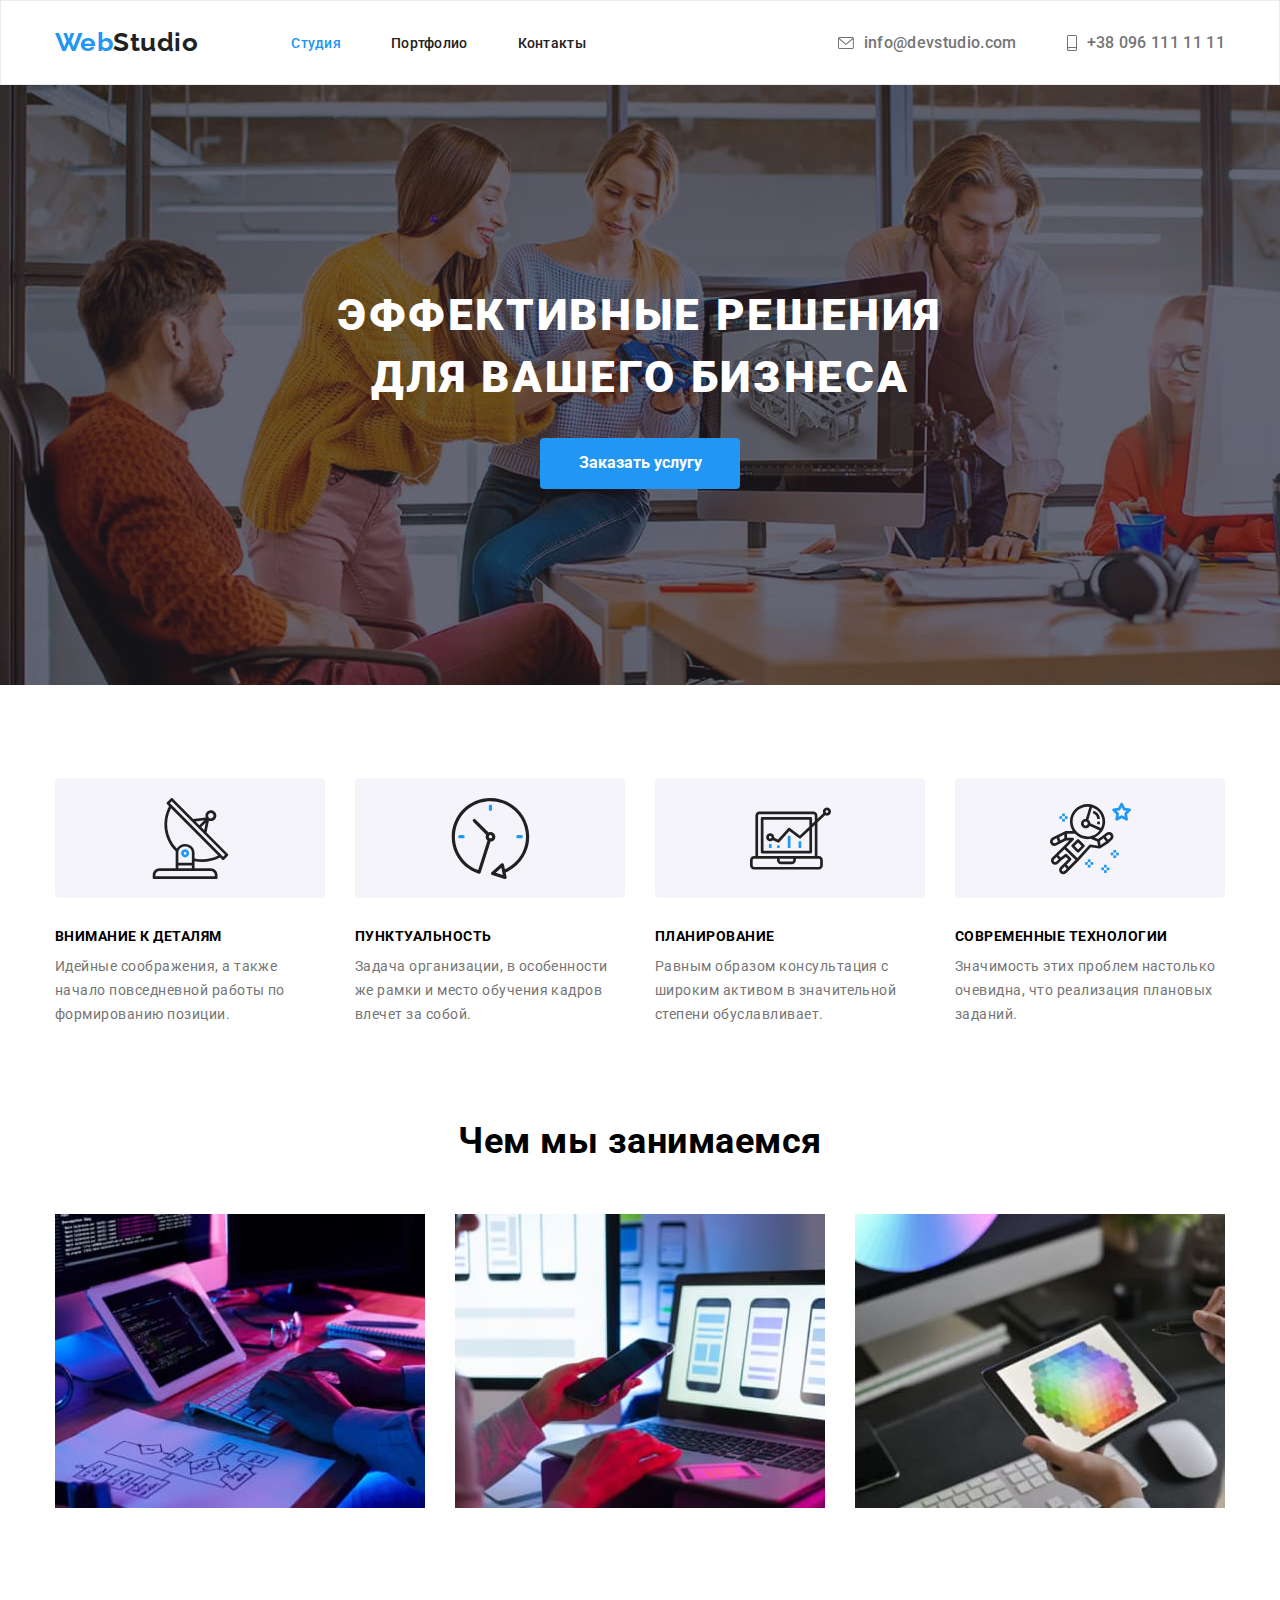
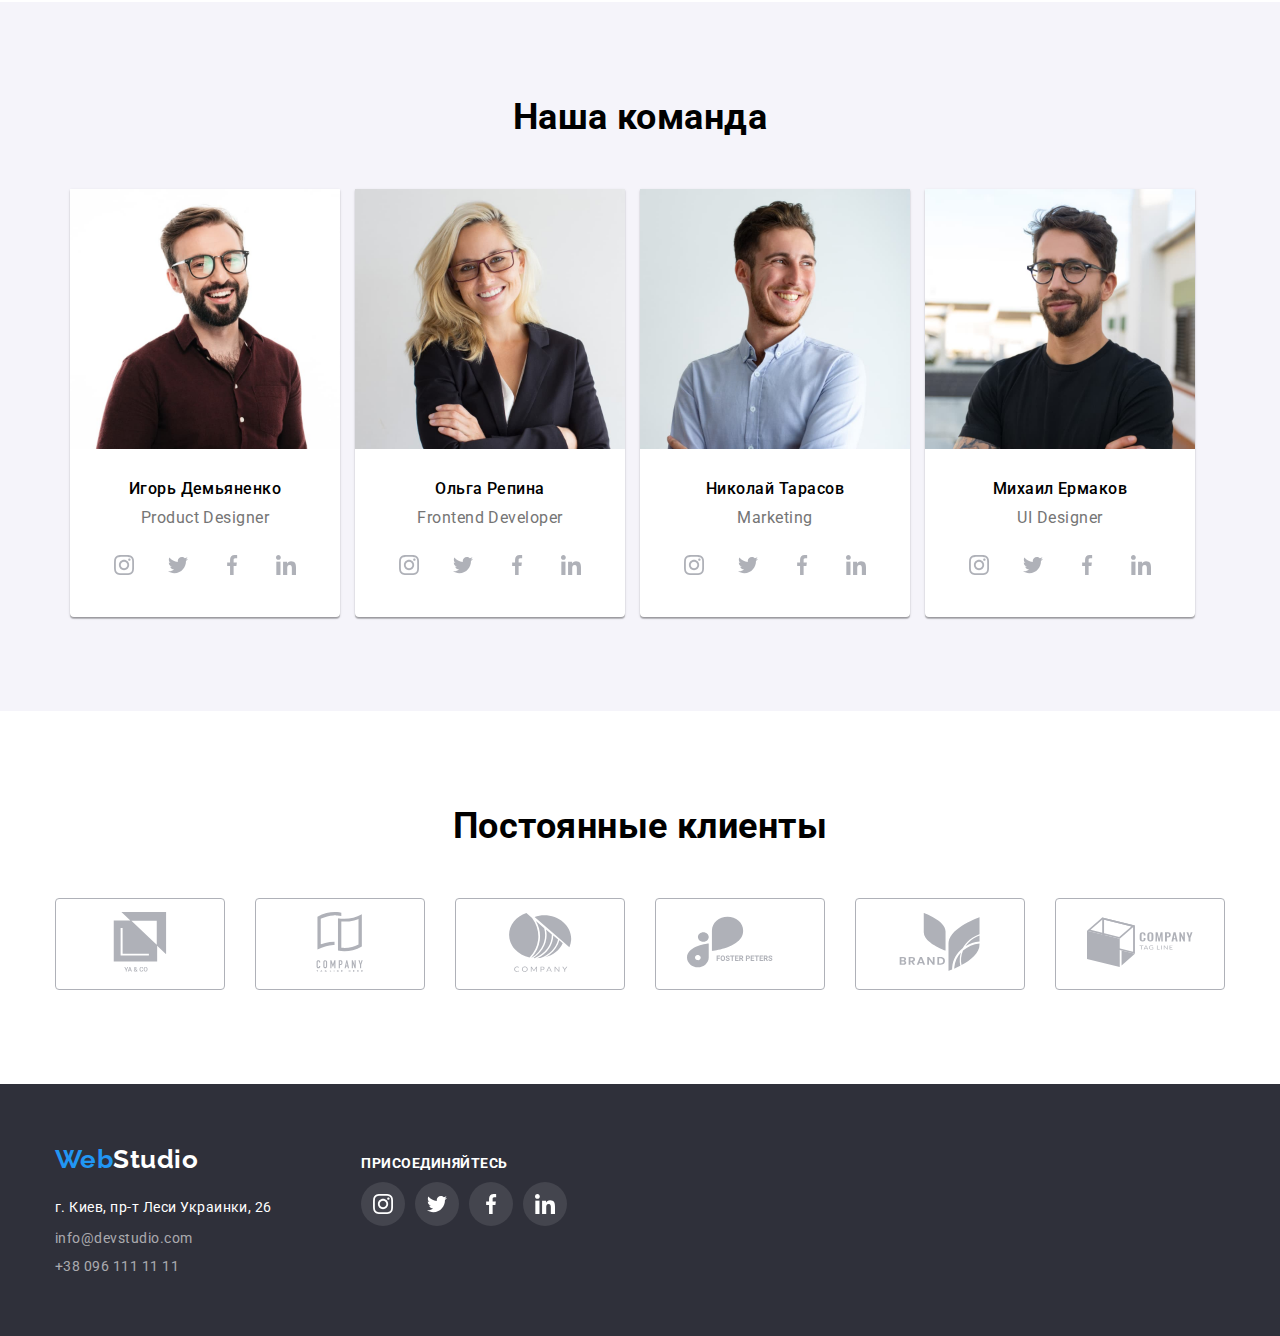
==== index.html @ 0750dcf8 "ДЗ №5" ====
<!DOCTYPE html>
<html lang="ru">

<head>
    <meta charset="UTF-8" />
    <meta http-equiv="X-UA-Compatible" content="IE=edge" />
    <meta name="viewport" content="width=device-width, initial-scale=1.0" />
    <title>Web Studio</title>
    <link rel="preconnect" href="https://fonts.gstatic.com">
    <link
        href="https://fonts.googleapis.com/css2?family=Raleway:wght@700&family=Roboto:wght@400;500;700;900&display=swap"
        rel="stylesheet">
    <link rel="stylesheet"
        href="https://cdnjs.cloudflare.com/ajax/libs/modern-normalize/1.1.0/modern-normalize.min.css">
    <link rel="stylesheet" href="./css/styles.css">
</head>

<body>
    <!-- Шапка сайта-->
    <header>
        <div class="container main-nav">
            <div class="logo">
                <a href="./index.html">
                    <span class="logo-main">Web</span><span class="logo-header">Studio</span>
                </a>
            </div>
            <nav>
                <ul class="site-nav">
                    <li class="item"><a href="./index.html" class="link active">Студия</a></li>
                    <li class="item"><a href="./portfolio.html" class="link">Портфолио</a></li>
                    <li class="item"><a href="#" class="link">Контакты</a></li>
                </ul>
            </nav>
            <ul class="header-address">
                <li class="item">
                    <a href="mailto:info@devstudio.com" class="header-link"><svg width="16px" height="12px"
                            class="header-icon">
                            <use href="./images/sprite.svg#icon-mail"></use>
                        </svg>info@devstudio.com</a>
                </li>
                <li class="item">
                    <a href="tel:+380961111111" class="header-link"><svg width="10px" height="16px" class="header-icon">
                            <use href="./images/sprite.svg#icon-phone"></use>
                        </svg>+38 096 111 11 11</a>
                </li>
            </ul>
        </div>
    </header>

    <main class="main-section">
        <!-- Секция герой -->
        <section class="hero-section hero-container overlay">
            <div class="hero-content container">
                <h1 class="hero-text">Эффективные решения <br> для вашего бизнеса</h1>
                <button type="button" class="hero-button">Заказать услугу</button>
            </div>
        </section>

        <!-- Секция преимущества компании -->
        <section class="advantages-section container">
            <h2 class="visually-hidden">Преимущества компании</h2>
            <ul class="advantages">
                <li class="atention">
                    <h3 class="advantage">Внимание к деталям</h3>
                    <p class="advantage-text">Идейные соображения, а также начало повседневной работы по формированию
                        позиции.</p>
                </li>
                <li class="punctuality">
                    <h3 class="advantage">Пунктуальность</h3>
                    <p class="advantage-text">Задача организации, в особенности же рамки и место обучения кадров влечет
                        за собой.</p>
                </li>
                <li class="planing">
                    <h3 class="advantage">Планирование</h3>
                    <p class="advantage-text">Равным образом консультация с широким активом в значительной степени
                        обуславливает.</p>
                </li>
                <li class="technologies">
                    <h3 class="advantage">Современные технологии</h3>
                    <p class="advantage-text">Значимость этих проблем настолько очевидна, что реализация плановых
                        заданий.</p>
                </li>
            </ul>
        </section>

        <!-- Секция список услуг -->
        <section class="company-services container">
            <h2 class="head">Чем мы занимаемся</h2>
            <ul class="competence">
                <li class="list-item"><img src="./images/box-1-2.jpg" alt="верстка_сайтов" width="370"></li>
                <li class="list-item"><img src="./images/box-2-2.jpg" alt="разработка_мобильных_приложений" width="370">
                </li>
                <li class="list-item"><img src="./images/box-3-2.jpg" alt="процесс_разработки_дизайна" width="370"></li>
            </ul>
        </section>

        <!-- Секция команды -->
        <section class="team-section">
            <div class="container">

                <h2 class="our-team-head">Наша команда</h2>

                <ul class="team-image container">
                    <li class="list-item">
                        <img src="./images/img-1-2.jpg" alt="фото_сотрудника1" width="270">
                        <div class="card">
                            <h3 class="name-colleague">Игорь Демьяненко</h3>
                            <p lang="en" class="specialty">Product Designer</p>
                        </div>
                        <ul class="icon-list">
                            <li>
                                <a href="#" class="social-network"><svg class="icon" width="20px" height="20px">
                                        <use href="./images/sprite.svg#icon-instagram"></use>
                                    </svg> </a>
                            </li>
                            <li>
                                <a href="#" class="social-network"><svg class="icon" width="20px" height="20px">
                                        <use href="./images/sprite.svg#icon-twitter"></use>
                                    </svg> </a>
                            </li>
                            <li>
                                <a href="#" class="social-network"><svg class="icon" width="20px" height="20px">
                                        <use href="./images/sprite.svg#icon-facebook"></use>
                                    </svg> </a>
                            </li>
                            <li>
                                <a href="#" class="social-network"><svg class="icon" width="20px" height="20px">
                                        <use href="./images/sprite.svg#icon-linkedin"></use>
                                    </svg> </a>
                            </li>
                        </ul>
                    </li>

                    <li class="list-item">
                        <img src="./images/img-2-2.jpg" alt="фото_сотрудника2" width="270">
                        <div class="card">
                            <h3 class="name-colleague">Ольга Репина</h3>
                            <p lang="en" class="specialty">Frontend Developer</p>
                        </div>
                        <ul class="icon-list">
                            <li>
                                <a href="#" class="social-network"><svg class="icon" width="20px" height="20px">
                                        <use href="./images/sprite.svg#icon-instagram"></use>
                                    </svg> </a>
                            </li>
                            <li>
                                <a href="#" class="social-network"><svg class="icon" width="20px" height="20px">
                                        <use href="./images/sprite.svg#icon-twitter"></use>
                                    </svg> </a>
                            </li>
                            <li>
                                <a href="#" class="social-network"><svg class="icon" width="20px" height="20px">
                                        <use href="./images/sprite.svg#icon-facebook"></use>
                                    </svg> </a>
                            </li>
                            <li>
                                <a href="#" class="social-network"><svg class="icon" width="20px" height="20px">
                                        <use href="./images/sprite.svg#icon-linkedin"></use>
                                    </svg> </a>
                            </li>
                        </ul>
                    </li>

                    <li class="list-item">
                        <img src="./images/img-3-2.jpg" alt="фото_сотрудника3" width="270">
                        <div class="card">
                            <h3 class="name-colleague">Николай Тарасов</h3>
                            <p lang="en" class="specialty">Marketing</p>
                        </div>
                        <ul class="icon-list">
                            <li>
                                <a href="#" class="social-network"><svg class="icon" width="20px" height="20px">
                                        <use href="./images/sprite.svg#icon-instagram"></use>
                                    </svg> </a>
                            </li>
                            <li>
                                <a href="#" class="social-network"><svg class="icon" width="20px" height="20px">
                                        <use href="./images/sprite.svg#icon-twitter"></use>
                                    </svg> </a>
                            </li>
                            <li>
                                <a href="#" class="social-network"><svg class="icon" width="20px" height="20px">
                                        <use href="./images/sprite.svg#icon-facebook"></use>
                                    </svg> </a>
                            </li>
                            <li>
                                <a href="#" class="social-network"><svg class="icon" width="20px" height="20px">
                                        <use href="./images/sprite.svg#icon-linkedin"></use>
                                    </svg> </a>
                            </li>
                        </ul>
                    </li>

                    <li class="list-item">
                        <img src="./images/img-4-2.jpg" alt="фото_сотрудника4" width="270">
                        <div class="card">
                            <h3 class="name-colleague">Михаил Ермаков</h3>
                            <p lang="en" class="specialty">UI Designer</p>
                        </div>
                        <ul class="icon-list">
                            <li>
                                <a href="#" class="social-network"><svg class="icon" width="20px" height="20px">
                                        <use href="./images/sprite.svg#icon-instagram"></use>
                                    </svg> </a>
                            </li>
                            <li>
                                <a href="#" class="social-network"><svg class="icon" width="20px" height="20px">
                                        <use href="./images/sprite.svg#icon-twitter"></use>
                                    </svg> </a>
                            </li>
                            <li>
                                <a href="#" class="social-network"><svg class="icon" width="20px" height="20px">
                                        <use href="./images/sprite.svg#icon-facebook"></use>
                                    </svg> </a>
                            </li>
                            <li>
                                <a href="#" class="social-network"><svg class="icon" width="20px" height="20px">
                                        <use href="./images/sprite.svg#icon-linkedin"></use>
                                    </svg> </a>
                            </li>
                        </ul>
                    </li>
                </ul>
            </div>
        </section>
        <section class="our-clients-section container">
            <h2 class="head">Постоянные клиенты</h2>
            <ul class="clients-list">
                <li class="client">
                    <a href="#">
                        <svg class="client-icon"><use href="./images/sprite.svg#icon-yago"></use></svg>
                    </a>
                </li>
                <li class="client">
                    <a href="#">
                        <svg class="client-icon"><use href="./images/sprite.svg#icon-tagline"></use></svg>
                    </a>
                </li>
                <li class="client">
                    <a href="#">
                        <svg class="client-icon"><use href="./images/sprite.svg#icon-company"></use></svg>
                    </a>
                </li>
                <li class="client">
                    <a href="#">
                        <svg class="client-icon"><use href="./images/sprite.svg#icon-foster-peters"></use></svg>
                    </a>
                </li>
                <li class="client"> 
                    <a href="#">
                        <svg class="client-icon"><use href="./images/sprite.svg#icon-brand"></use></svg>
                    </a>
                </li>
                <li class="client">
                    <a href="#">
                        <svg class="client-icon"><use href="./images/sprite.svg#icon-tag"></use></svg>
                    </a>
                </li>
            </ul>
        </section>
    </main>

    <footer class="footer-container">
        <section class="container footer-flex">
            <div class="footer-main">
            <div class="logo">
                <a href="./index.html">
                    <span class="logo-main">Web</span><span class="logo-footer">Studio</span>
                </a>
            </div>
            <address>
                <p class="footer-address">г. Киев, пр-т Леси Украинки, 26</p>
                <ul class="footer-contacts">
                    <li class="footer-item"><a href="mailto:info@devstudio.com"
                            class="footer-link">info@devstudio.com</a></li>
                    <li class="footer-item"><a href="tel:+380961111111" class="footer-link">+38 096 111 11 11</a></li>
                </ul>
            </address>
            </div>

            <div class="footer-network footer-list">
                <p class="footer-title">присоединяйтесь</p>
                <ul class="footer-links">
                    <li>
                        <a href="#" class="social-network"><svg class="icon-footer" width="20px" height="20px">
                                <use href="./images/sprite.svg#icon-instagram"></use>
                            </svg> </a>
                    </li>
                    <li>
                        <a href="#" class="social-network"><svg class="icon-footer" width="20px" height="20px">
                                <use href="./images/sprite.svg#icon-twitter"></use>
                            </svg> </a>
                    </li>
                    <li>
                        <a href="#" class="social-network"><svg class="icon-footer" width="20px" height="20px">
                                <use href="./images/sprite.svg#icon-facebook"></use>
                            </svg> </a>
                    </li>
                    <li>
                        <a href="#" class="social-network"><svg class="icon-footer" width="20px" height="20px">
                                <use href="./images/sprite.svg#icon-linkedin"></use>
                            </svg> </a>
                    </li>
                </ul>
            </div>
        </section>
    </footer>
</body>

</html>
---- css/styles.css ----
:root {
  --main-black-color: #212121;
  --secondary-text-color: #757575;
  --hero-footer-bg-color: #2f303a;
  --extra-blue-color: #2196f3;
  --main-white-color: #ffffff;
  --secondary-bg-color: #f5f4fa;
  --footer-link-color: rgba(255, 255, 255, 0.6);
  --border-color: #ececec;
  --secondary-border-color: #eeeeee;
  --icon-bg-color: #afb1b8;
  --icon-bgc-footer: rgba(255, 255, 255, 0.1);

  --card-set-gap: 15px;
  --box-shadow: 0px 1px 3px rgba(0, 0, 0, 0.12), 0px 1px 1px rgba(0, 0, 0, 0.14),
    0px 2px 1px rgba(0, 0, 0, 0.2);
}

.container {
  width: 1200px;
  padding-left: 15px;
  padding-right: 15px;
  margin-left: auto;
  margin-right: auto;

  /* outline: 2px dotted red; */
}
h1,
h2,
h3 {
  margin-top: 0px;
  margin-bottom: 0px;
}

ul,
p {
  margin: 0px;
  padding: 0px;
}
/* стили для index.html */
body {
  font-family: "Roboto", sans-serif;
  color: var(--main-text-color);
  line-height: 1.2;
  letter-spacing: 0.03em;
}
/* Убираем маркеры в списках по умолчанию */
li {
  list-style-type: none;
}
/* Убираем подчеркивание в ссылках по умолчанию */
a {
  text-decoration: none;
}
/* Убираем курсив по умолчанию */
address {
  font-style: normal;
}

/* Шапка страницы */
header {
  background-color: var(--main-white-color);
  border: 1px solid var(--border-color);
}
.main-nav,
.site-nav,
.header-address {
  display: flex;
  align-items: center;
}

/* Стили логотипа */
.logo {
  margin-right: 93px;
  font-weight: 700;
  font-size: 26px;
  line-height: 1.2;
  font-family: Raleway, sans-serif;
  text-decoration: none;
}
.site-nav > .item {
  padding: 32px 0px;
}
.site-nav .item + .item {
  margin-left: 50px;
}
.header-address {
  margin-left: auto;
}
.header-address .item {
  min-width: 135px;
  min-height: 16px;
  justify-content: center;
  align-content: center;
}
.header-address .item + .item {
  margin-left: 50px;
}
.header-link {
  display: flex;
  align-items: center;
}
.logo-main {
  color: var(--extra-blue-color);
}
.logo-header {
  color: var(--main-black-color);
}
.logo-footer {
  color: var(--main-white-color);
}
/* Стили навигации */

.site-nav .link {
  font-weight: 500;
  font-size: 14px;
  line-height: 1.2;
  letter-spacing: 0.02em;
  color: var(--main-black-color);
}
.site-nav .link:hover,
.site-nav .link:focus,
.site-nav .active {
  color: var(--extra-blue-color);
}

.header-icon {
  padding: 0;
  margin-right: 10px;

  display: inline-block;
  justify-content: center;
  align-items: center;

  fill: var(--secondary-text-color);
}
.header-link:hover .header-icon,
.header-link:focus .header-icon {
  fill: var(--extra-blue-color);
  cursor: pointer;
}

.header-address .header-link {
  font-weight: 500;
  line-height: 1.2;
  letter-spacing: 0.02em;
  color: var(--secondary-text-color);
}
.header-address .header-link:hover,
.header-address .header-link:focus {
  color: var(--extra-blue-color);
}

/* Основные стили контента страницы */
.overlay {
  max-width: 1600px;
  height: 600px;
  margin-left: auto;
  margin-right: auto;
  background-image: linear-gradient(
      to right,
      rgba(47, 48, 58, 0.4),
      rgba(47, 48, 58, 0.4)
    ),
    url(../images/hero.jpg);
}
.hero-section .hero-text {
  color: var(--main-white-color);
  letter-spacing: 0.06em;
  font-weight: 900;
  font-size: 44px;
  line-height: 1.4;
  text-transform: uppercase;
  text-align: center;
}
.hero-text {
  margin-bottom: 30px;
}
.hero-button {
  min-width: 200px;
  padding: 10px 32px;
  border: 0px;
  border-radius: 4px;
  align-items: center;

  font-weight: 700;
  font-size: 16px;
  line-height: 1.9;
  background-color: var(--extra-blue-color);
  color: var(--main-white-color);
  cursor: pointer;
}
.hero-content {
  padding: 200px 0;
  text-align: center;
}
.hero-container {
  background-color: var(--hero-footer-bg-color);
  text-align: center;
}
/* Стили для секции преимуществ компании */
.advantages-section {
  padding-top: 94px;
  padding-bottom: 94px;
}
.advantages {
  display: flex;
  justify-content: space-between;
}

.advantage {
  font-size: 14px;
  text-transform: uppercase;
  margin-bottom: 10px;
}

.advantage-text {
  width: 270px;
  font-size: 14px;
  line-height: 1.7;
  color: var(--secondary-text-color);
}

.advantages .atention::before,
.advantages .punctuality::before,
.advantages .planing::before,
.advantages .technologies::before {
  height: 120px;
  background-color: var(--secondary-bg-color);
  content: "";
  display: block;
  margin-bottom: 30px;
  border-radius: 4px;
}

.advantages .atention::before {
  background-image: url(../images/svg-images/antenna.svg);
  background-size: 30%;
  background-repeat: no-repeat;
  background-position: center;
}

.advantages .punctuality::before {
  background-image: url(../images/svg-images/clock.svg);
  background-size: 30%;
  background-repeat: no-repeat;
  background-position: center;
}
.advantages .planing::before {
  background-image: url(../images/svg-images/diagram.svg);
  background-size: 30%;
  background-repeat: no-repeat;
  background-position: center;
}
.advantages .technologies::before {
  background-image: url(../images/svg-images/astronaut.svg);
  background-size: 30%;
  background-repeat: no-repeat;
  background-position: center;
}

/* Стили для секции услуг компании */
.company-services {
  padding-bottom: 94px;
}

.company-services > .head {
  font-size: 36px;
  text-align: center;
  margin-bottom: 50px;
}

.competence {
  display: flex;
  justify-content: space-between;
}

/* Стили секции команда */
.card {
  padding-top: 30px;
}
.team-section {
  padding-top: 94px;
  padding-bottom: 94px;
  background-color: var(--secondary-bg-color);
}
.our-team-head {
  font-size: 36px;
  text-align: center;
  margin-bottom: 50px;
}

.name-colleague {
  font-weight: 500;
  font-size: 16px;
  text-align: center;
  margin-bottom: 10px;
}
.specialty {
  font-size: 16px;
  color: var(--secondary-text-color);
  text-align: center;
  margin-bottom: 16px;
}

.icon-list {
  display: flex;
  margin: 0 auto;
  padding: 0 32px 30px;
  justify-content: center;
}

.icon-list .social-network {
  width: 44px;
  height: 44px;
  border-radius: 50%;

  display: flex;
  justify-content: center;
  align-items: center;
  cursor: pointer;
}
.icon-list > li:not(:last-child) {
  margin-right: 10px;
}

.icon-list .social-network:hover,
.icon-list .social-network:focus {
  background-color: var(--extra-blue-color);
}
.icon {
  width: 20px;
  height: 20px;
  padding: 0;
  margin: 0;

  display: flex;
  justify-content: center;
  align-items: center;
  fill: var(--icon-bg-color);
}

.icon-list li:hover .icon,
.icon-list li:focus .icon {
  fill: var(--main-white-color);
  background-color: var(--extra-blue-color);
}

/* Карточки страницы - студия */
.team-image {
  display: flex;
  flex-wrap: wrap;
  margin-left: calc(-1 * var(--card-set-gap));
  margin-top: calc(-1 * var(--card-set-gap));
}
.team-image > .list-item {
  flex-basis: calc(100% - var(--card-set-gap)) / 4;
  margin-left: var(--card-set-gap);
  margin-top: var(--card-set-gap);
  padding: 0px;
  background-color: var(--main-white-color);
  border: var(--border-color);
  border-radius: 0px 0px 4px 4px;
  box-shadow: var(--box-shadow);
}
/* Стили секции Наши клиенты */

.our-clients-section {
  padding-top: 94px;
  padding-bottom: 94px;
  display: block;
}

.our-clients-section > .head {
  font-size: 36px;
  text-align: center;
  margin-bottom: 50px;
}

.clients-list {
  display: flex;
}
.clients-list .client {
  width: 170px;
  height: 92px;
  border: 1px solid var(--icon-bg-color);
  border-radius: 4px;

  display: flex;
  justify-content: center;
  align-items: center;
  cursor: pointer;

  fill: var(--icon-bg-color);
}
.clients-list .client:not(:last-child) {
  margin-right: 30px;
}
.clients-list .client:hover,
.clients-list .client:focus {
  border: 1px solid var(--extra-blue-color);
}

.client-icon {
  width: 106px;
  height: 60px;
  fill: var(--icon-bg-color);
}

.clients-list .client:hover .client-icon,
.clients-list .client:focus .client-icon {
  fill: var(--extra-blue-color);
}
/* Стили футера */

.footer-container {
  padding-top: 60px;
  padding-bottom: 60px;
  background-color: var(--hero-footer-bg-color);
}
.container .footer-main .logo {
  margin-bottom: 20px;
}
.footer-address {
  font-size: 14px;
  line-height: 1.7;
  color: var(--main-white-color);
  margin-bottom: 9px;
}
.footer-item:not(:last-child) {
  margin-bottom: 9px;
}
.footer-contacts .footer-link {
  font-size: 14px;
  color: var(--footer-link-color);
}
.footer-contacts .footer-link:hover,
.footer-contacts .footer-link:focus {
  color: var(--extra-blue-color);
}
.footer-flex {
  display: flex;
  align-items: baseline;
}
.footer-list {
  display: block;
  margin-left: 70px;
  list-style: none;
}
.footer-links {
  display: flex;
  margin: 0 auto;
}
.footer-title {
  margin-top: 0;
  margin-bottom: 10px;
  font-weight: 700;
  font-size: 14px;
  line-height: 1.1;
  text-transform: uppercase;
  color: var(--main-white-color);
}
.footer-links .social-network {
  width: 44px;
  height: 44px;
  border-radius: 50%;

  display: flex;
  justify-content: center;
  align-items: center;
  cursor: pointer;
  background-color: var(--icon-bgc-footer);
}
.footer-links > li:not(:last-child) {
  margin-right: 10px;
}

.footer-links .social-network:hover,
.footer-links .social-network:focus {
  background-color: var(--extra-blue-color);
}
.icon-footer {
  width: 20px;
  height: 20px;
  padding: 0;
  margin: 0;

  display: flex;
  justify-content: center;
  align-items: center;
  fill: var(--main-white-color);
}

.footer-links li:hover .icon,
.ifooter-links li:focus .icon {
  fill: var(--main-white-color);
  background-color: var(--extra-blue-color);
}

/* Стили для страницы портфолио */
.buttons-list {
  display: flex;
  justify-content: center;
  padding-top: 94px;
  margin-bottom: 50px;
}

.buttons-list .buttons-list-element {
  padding: 6px 22px;
  font-weight: 500;
  font-size: 16px;
  line-height: 1.6;
  background-color: var(--secondary-bg-color);
  color: var(--main-black-color);
  border: 1px solid transparent;
  border-radius: 4px;
}
.buttons-list .buttons-list-element:hover {
  background-color: var(--extra-blue-color);
  color: var(--main-white-color);
  cursor: pointer;
  box-shadow: 0px 2px 2px rgba(0, 0, 0, 0.12), 0px 1px 2px rgba(0, 0, 0, 0.08),
    0px 3px 1px rgba(0, 0, 0, 0.01);
}
.section-button .item {
  margin-right: 8px;
}
.section-button .item:last-child {
  margin-right: 0px;
}
/* карточки продуктов */
.product-section {
  display: flex;
  flex-wrap: wrap;
  padding-bottom: 94px;
  margin-left: calc(-1 * var(--card-set-gap));
  margin-top: calc(-1 * var(--card-set-gap));
}

.product-item {
  flex-basis: calc(100% - var(--card-set-gap)) / 3;
  margin-left: var(--card-set-gap);
  margin-top: var(--card-set-gap);
  padding: 0px;
}

.name-product {
  margin-bottom: 4px;
  font-weight: bold;
  font-size: 18px;
  line-height: 36px;
  color: var(--main-black-color);
}
.type-product {
  font-size: 16px;
  line-height: 1.9;
  color: var(--secondary-text-color);
}

img {
  display: block;
  max-width: 100%;
  height: auto;
}

.card-content {
  padding: 20px 24px;
  border-top: 1px solid hidden;
  border-left: 1px solid var(--secondary-border-color);
  border-bottom: 1px solid var(--secondary-border-color);
  border-right: 1px solid var(--secondary-border-color);
}

.product-item:hover {
  box-shadow: 0px 1px 1px rgba(0, 0, 0, 0.12), 0px 4px 4px rgba(0, 0, 0, 0.06),
    1px 4px 6px rgba(0, 0, 0, 0.16);
  cursor: pointer;
}

/* визуально скрытые заголовки секций */
.visually-hidden:not(:focus):not(:active) {
  width: 1px;
  height: 1px;
  margin: -1px;
  border: 0;
  padding: 0;
  white-space: nowrap;
  clip-path: inset(100%);
  clip: rect(0 0 0 0);
  overflow: hidden;
}
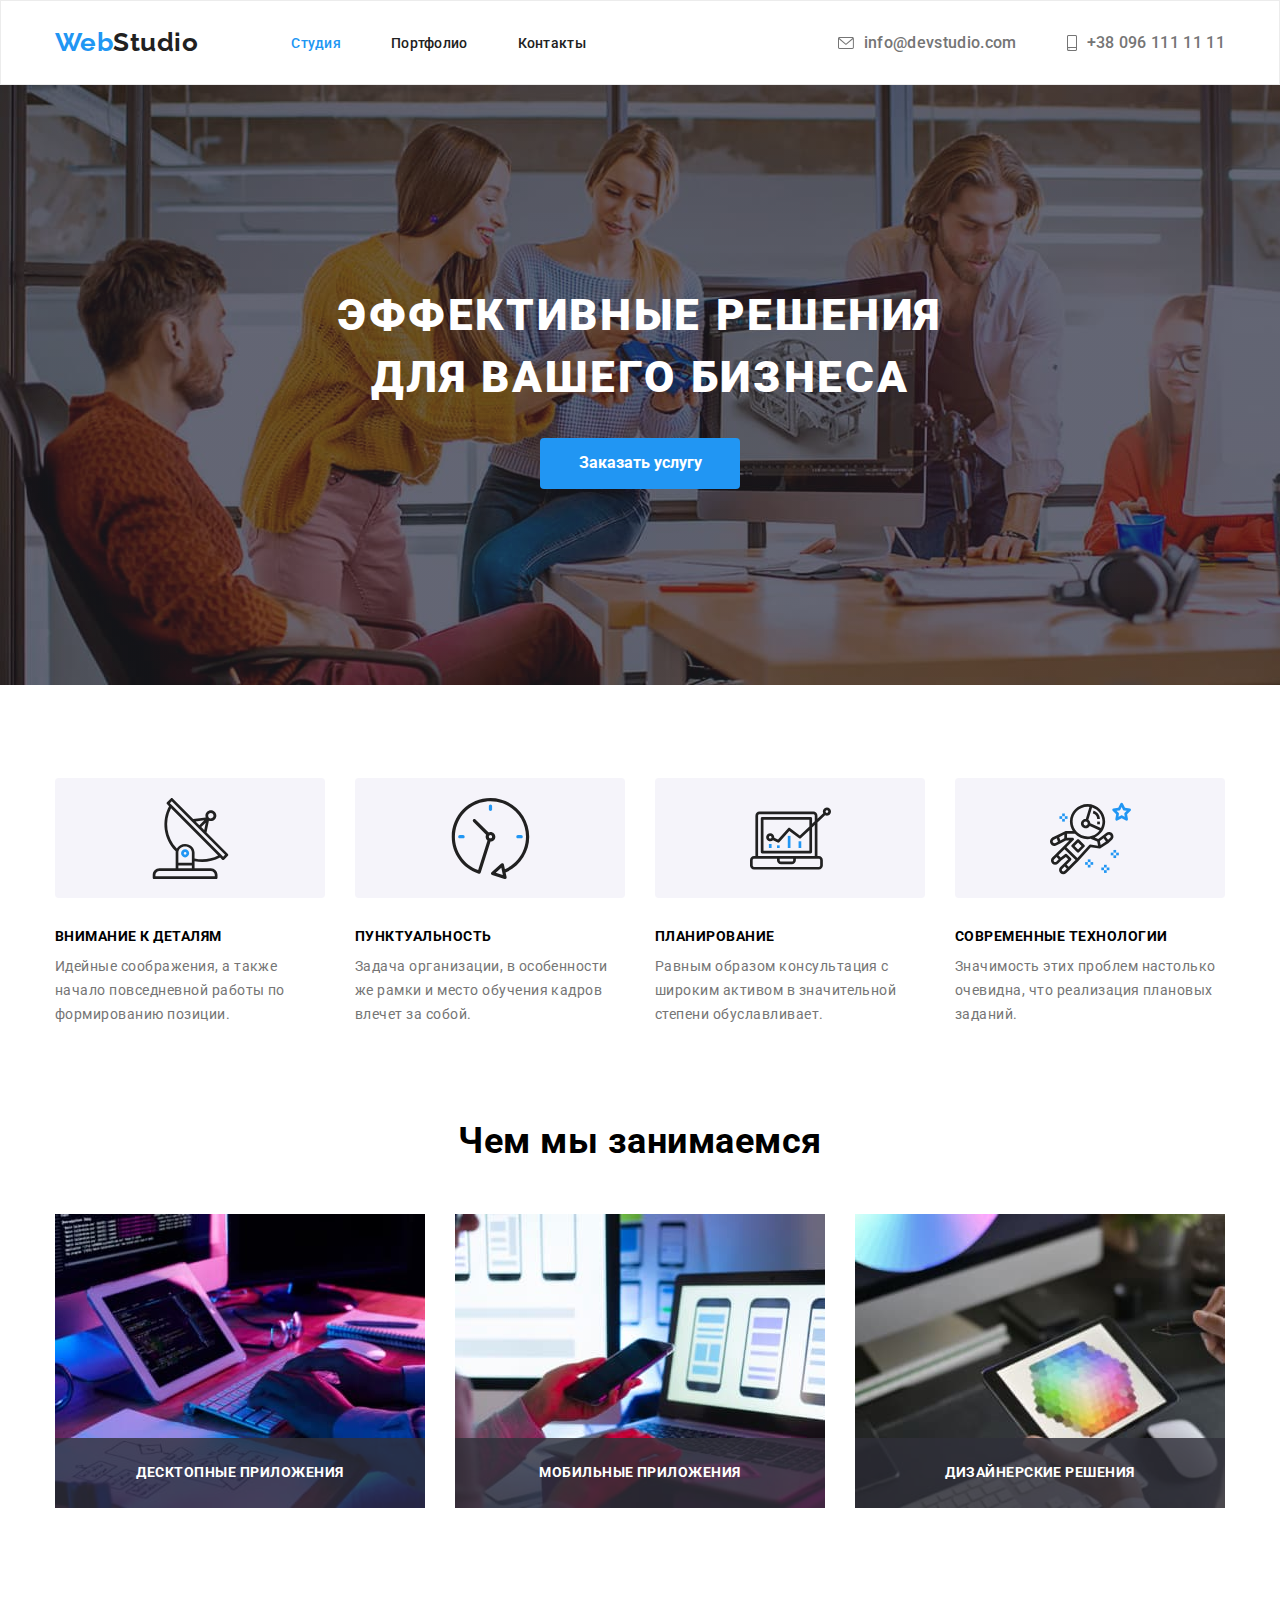
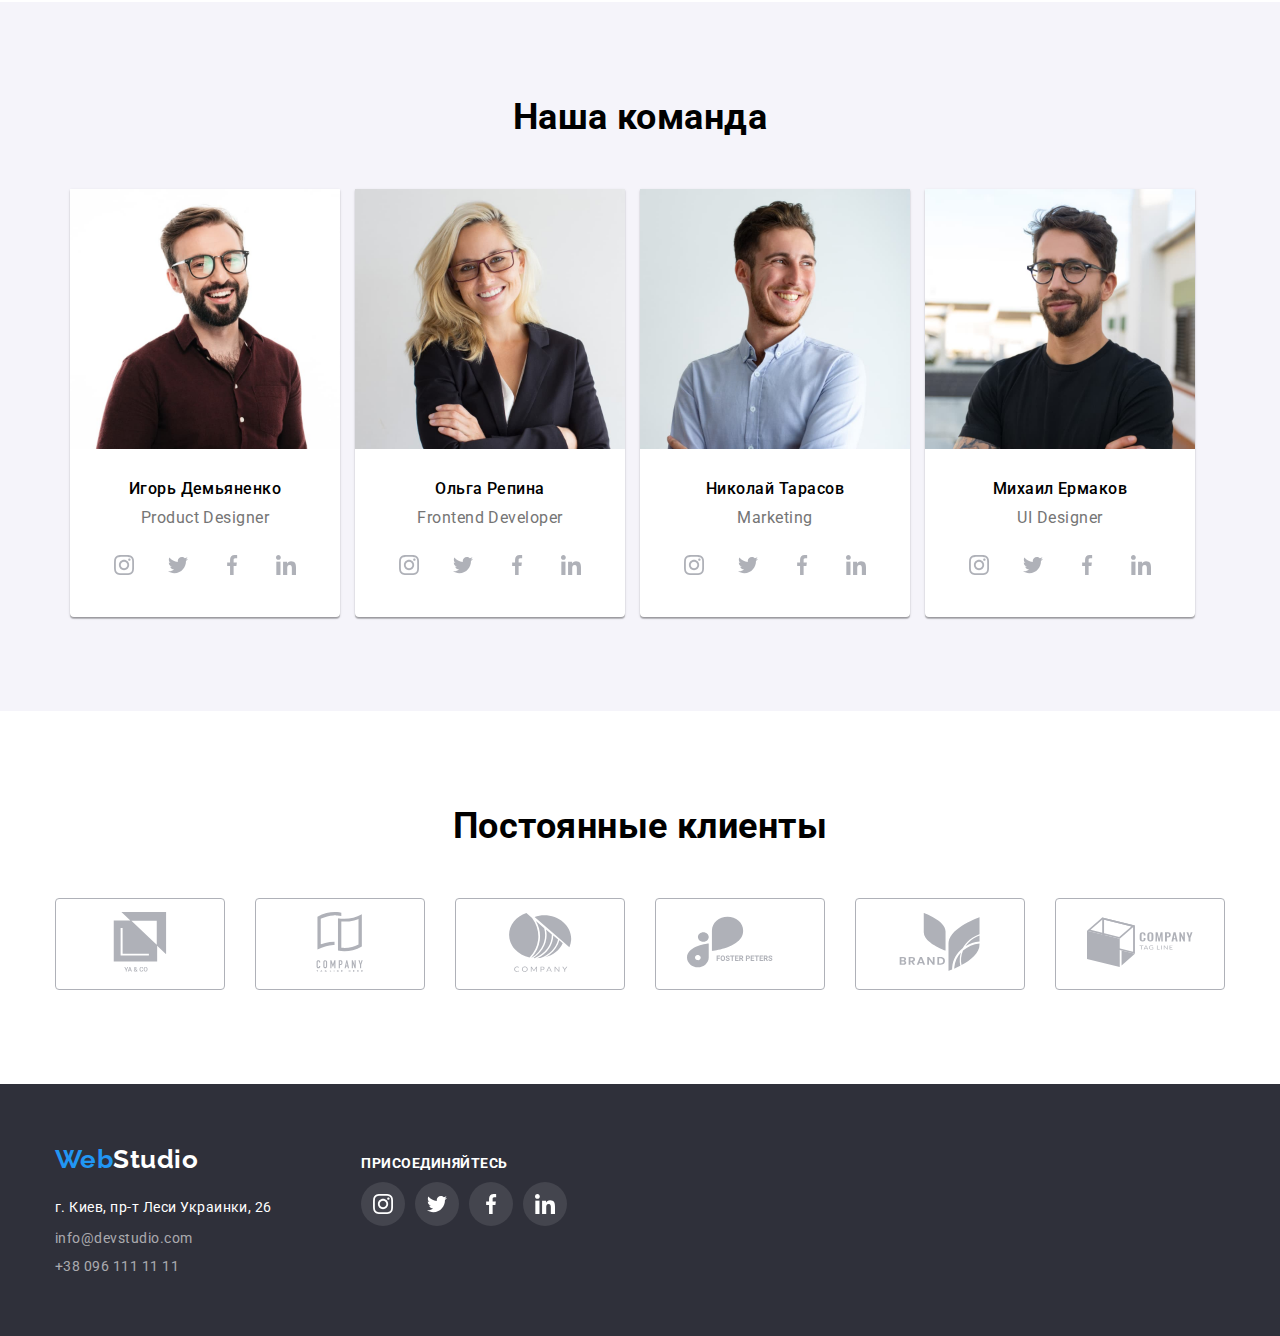
==== commit d608db5f: "ДЗ №5" ====
--- a/index.html
+++ b/index.html
@@ -52,7 +52,7 @@
         <section class="hero-section hero-container overlay">
             <div class="hero-content container">
                 <h1 class="hero-text">Эффективные решения <br> для вашего бизнеса</h1>
-                <button type="button" class="hero-button">Заказать услугу</button>
+                <button data-modal-open type="button" class="hero-button ">Заказать услугу</button>
             </div>
         </section>
 
@@ -87,10 +87,20 @@
         <section class="company-services container">
             <h2 class="head">Чем мы занимаемся</h2>
             <ul class="competence">
-                <li class="list-item"><img src="./images/box-1-2.jpg" alt="верстка_сайтов" width="370"></li>
-                <li class="list-item"><img src="./images/box-2-2.jpg" alt="разработка_мобильных_приложений" width="370">
-                </li>
-                <li class="list-item"><img src="./images/box-3-2.jpg" alt="процесс_разработки_дизайна" width="370"></li>
+                <li class="list-item">
+                    <div class="competence-tumb">
+                    <img src="./images/box-1-2.jpg" alt="верстка_сайтов" width="370">
+                    <h3 class="attachment">Десктопные приложения</h3>
+                    </div>
+                </li>
+                <div class="competence-tumb">
+                    <img src="./images/box-2-2.jpg" alt="верстка_сайтов" width="370">
+                    <h3 class="attachment">Мобильные приложения</h3>
+                </div>
+                <div class="competence-tumb">
+                    <img src="./images/box-3-2.jpg" alt="верстка_сайтов" width="370">
+                    <h3 class="attachment">Дизайнерские решения</h3>
+                </div>
             </ul>
         </section>
 
@@ -305,6 +315,12 @@
             </div>
         </section>
     </footer>
+    <div class="backdrop is-hidden" data-modal>
+        <div class="modal">
+            <button data-modal-close>закрыть</button>
+        </div>
+    </div>
+    <script src="./js/modal.js"></script>
 </body>
 
 </html>--- a/css/styles.css
+++ b/css/styles.css
@@ -10,7 +10,7 @@
   --secondary-border-color: #eeeeee;
   --icon-bg-color: #afb1b8;
   --icon-bgc-footer: rgba(255, 255, 255, 0.1);
-
+  --attachment-bg-color: rgba(47, 48, 58, 0.8);
   --card-set-gap: 15px;
   --box-shadow: 0px 1px 3px rgba(0, 0, 0, 0.12), 0px 1px 1px rgba(0, 0, 0, 0.14),
     0px 2px 1px rgba(0, 0, 0, 0.2);
@@ -274,6 +274,27 @@
   display: flex;
   justify-content: space-between;
 }
+.competence-tumb {
+  position: relative;
+}
+
+.attachment {
+  position: absolute;
+  bottom: 0;
+  right: 0;
+  left: 0;
+  padding: 27px;
+  margin: 0;
+  width: 370px;
+  height: 70px;
+  font-weight: 700;
+  font-size: 14px;
+  line-height: 1.14;
+  text-align: center;
+  color: var(--main-white-color);
+  text-transform: uppercase;
+  background-color: var(--attachment-bg-color);
+}
 
 /* Стили секции команда */
 .card {
@@ -575,6 +596,46 @@
   box-shadow: 0px 1px 1px rgba(0, 0, 0, 0.12), 0px 4px 4px rgba(0, 0, 0, 0.06),
     1px 4px 6px rgba(0, 0, 0, 0.16);
   cursor: pointer;
+}
+
+.product-tumb {
+  position: relative;
+}
+.product-tumb::before {
+  display: inline-block;
+  content: "";
+  width: 100%;
+  height: 100%;
+  background-color: rgba(33, 150, 243, 0.9);
+  position: absolute;
+  opacity: 0;
+}
+.product-tumb:hover::before {
+  opacity: 1;
+}
+
+.description {
+  display: inline-block;
+  position: absolute;
+  top: 50%;
+  left: 50%;
+  transform: translate(-50%, -50%);
+  width: 100%;
+  height: 100%;
+  display: flex;
+  align-items: center;
+  padding: 63px 24px;
+  margin: 0;
+  list-style: none;
+  color: var(--main-black-color);
+  font-weight: normal;
+  font-size: 18px;
+  line-height: 1.55;
+  letter-spacing: 0.03em;
+  opacity: 0;
+}
+.description:hover {
+  opacity: 1;
 }
 
 /* визуально скрытые заголовки секций */
@@ -589,3 +650,29 @@
   clip: rect(0 0 0 0);
   overflow: hidden;
 }
+.backdrop {
+  position: fixed;
+  top: 0;
+  left: 0px;
+  width: 100%;
+  height: 100%;
+  background-color: rgba(0, 0, 0, 0.2);
+}
+.backdrop.is-hidden {
+  opacity: 0;
+  pointer-events: none;
+}
+
+.modal {
+  position: absolute;
+  top: 50%;
+  left: 50%;
+  transform: translate(-50%, -50%);
+
+  min-width: 528px;
+  min-height: 581px;
+  background-color: var(--main-white-color);
+  box-shadow: 0px 1px 3px rgba(0, 0, 0, 0.12), 0px 1px 1px rgba(0, 0, 0, 0.14),
+    0px 2px 1px rgba(0, 0, 0, 0.2);
+  border-radius: 4px;
+}
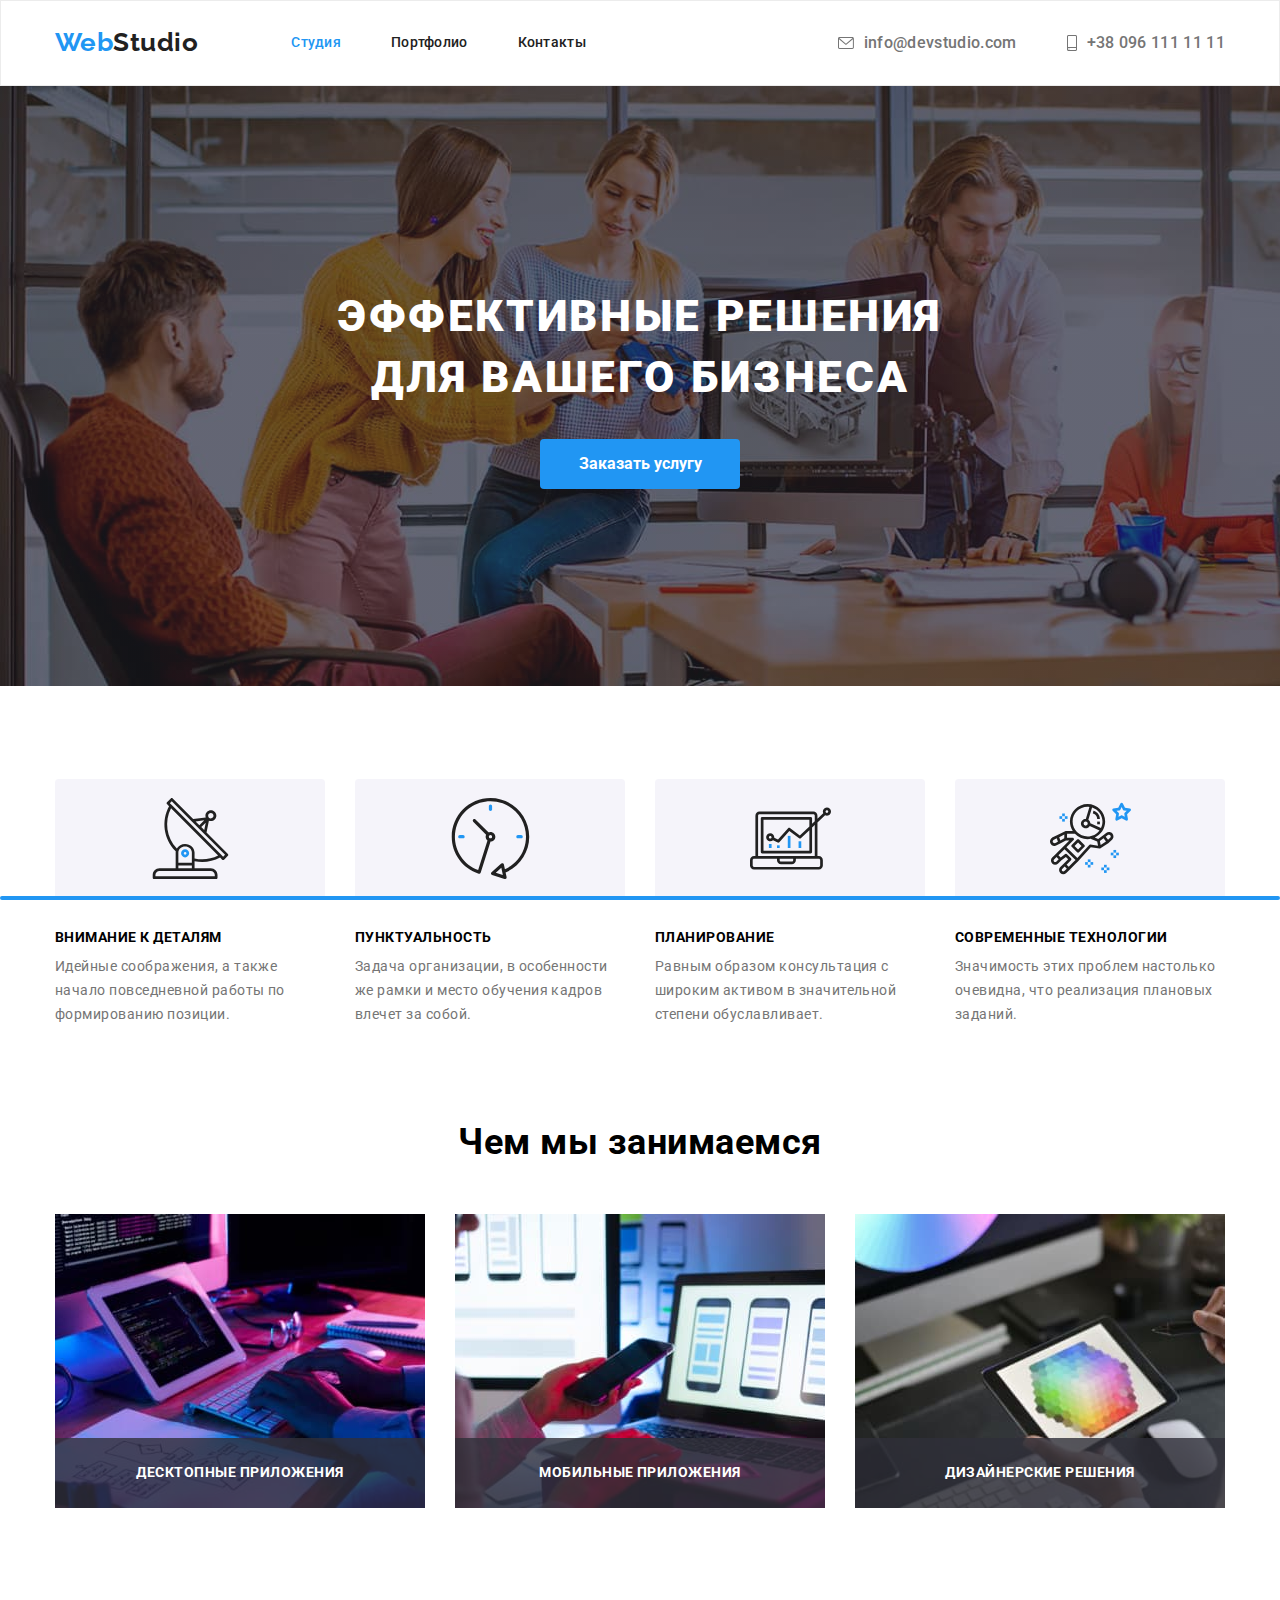
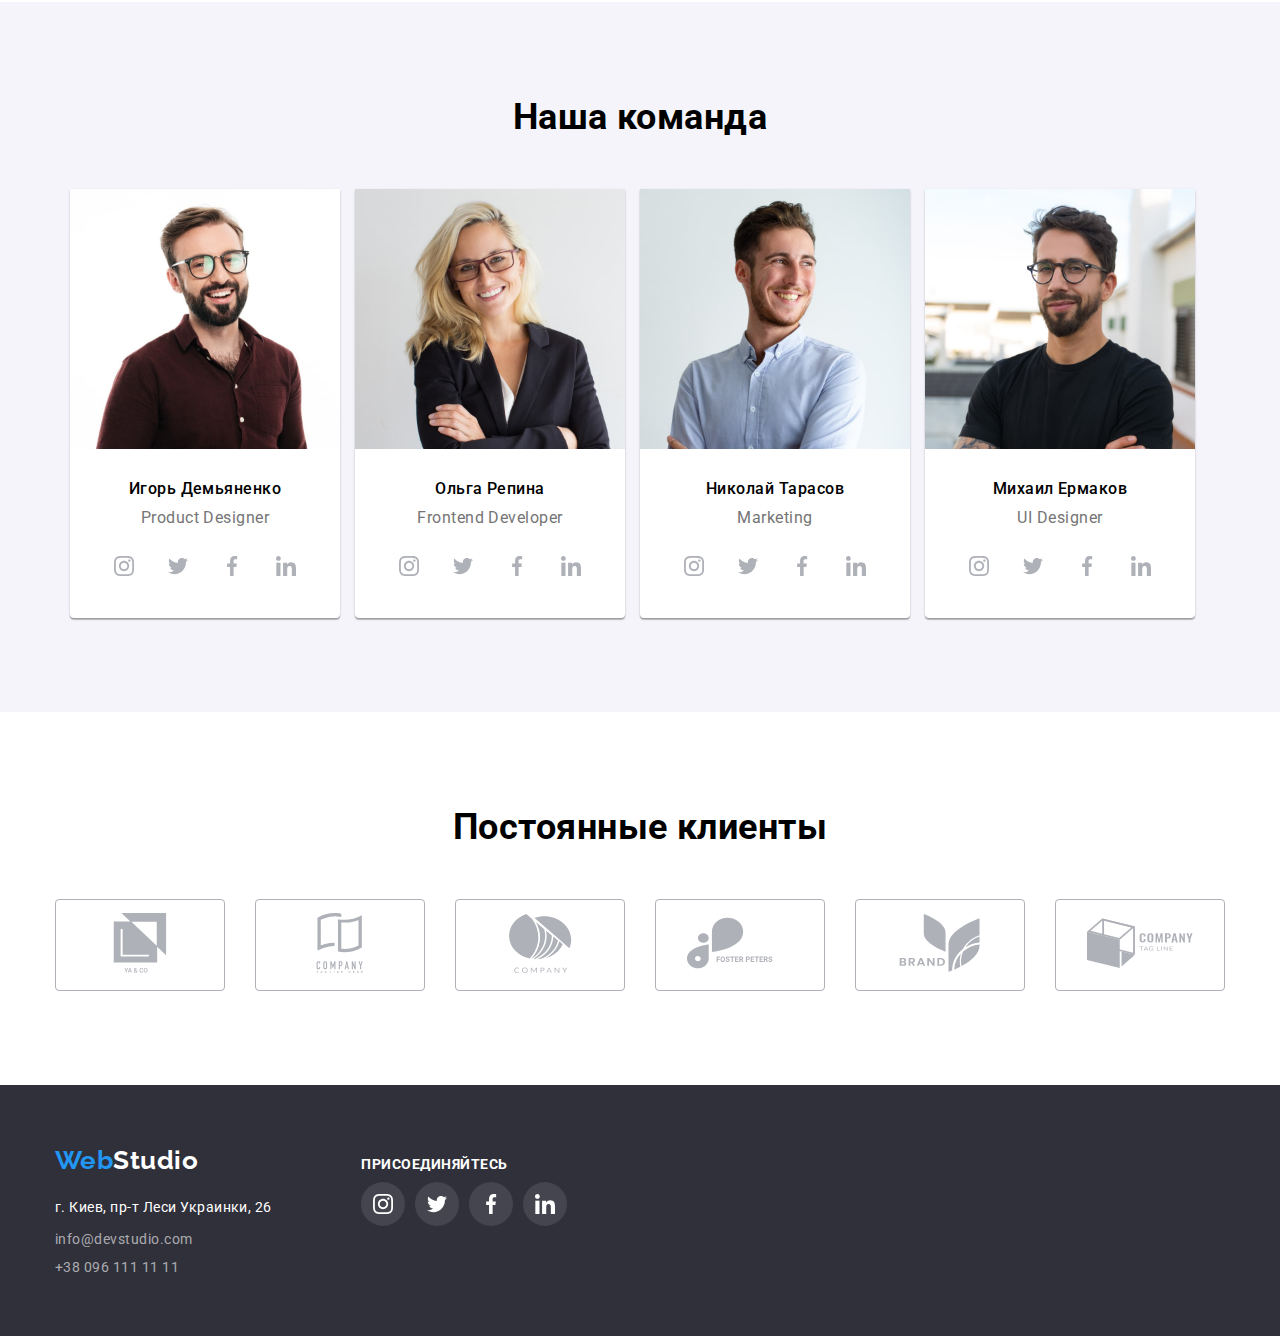
==== commit 6ac7689e: "ДЗ №5" ====
--- a/index.html
+++ b/index.html
@@ -119,9 +119,10 @@
                         </div>
                         <ul class="icon-list">
                             <li>
-                                <a href="#" class="social-network"><svg class="icon" width="20px" height="20px">
+                                <a href="#" class="social-network">
+                                    <svg class="icon" width="20px" height="20px">
                                         <use href="./images/sprite.svg#icon-instagram"></use>
-                                    </svg> </a>
+                                    </svg></a>
                             </li>
                             <li>
                                 <a href="#" class="social-network"><svg class="icon" width="20px" height="20px">
@@ -317,7 +318,11 @@
     </footer>
     <div class="backdrop is-hidden" data-modal>
         <div class="modal">
-            <button data-modal-close>закрыть</button>
+            <button data-modal-close class="close-modal">
+                <svg class="modal-icon">
+                    <use class="point" href="./images/sprite.svg#icon-close-modal" width="11px" height="11px"></use>
+                </svg>
+            </button>
         </div>
     </div>
     <script src="./js/modal.js"></script>
--- a/css/styles.css
+++ b/css/styles.css
@@ -12,6 +12,7 @@
   --icon-bgc-footer: rgba(255, 255, 255, 0.1);
   --attachment-bg-color: rgba(47, 48, 58, 0.8);
   --card-set-gap: 15px;
+  --card-bg-color: rgba(33, 150, 243, 0.9);
   --box-shadow: 0px 1px 3px rgba(0, 0, 0, 0.12), 0px 1px 1px rgba(0, 0, 0, 0.14),
     0px 2px 1px rgba(0, 0, 0, 0.2);
 }
@@ -78,9 +79,7 @@
   font-family: Raleway, sans-serif;
   text-decoration: none;
 }
-.site-nav > .item {
-  padding: 32px 0px;
-}
+
 .site-nav .item + .item {
   margin-left: 50px;
 }
@@ -112,11 +111,16 @@
 /* Стили навигации */
 
 .site-nav .link {
+  display: block;
+  padding-top: 32px;
+  padding-bottom: 32px;
   font-weight: 500;
   font-size: 14px;
-  line-height: 1.2;
+  line-height: 1.4;
   letter-spacing: 0.02em;
   color: var(--main-black-color);
+
+  transition: color 250ms cubic-bezier(0.4, 0, 0.2, 1);
 }
 .site-nav .link:hover,
 .site-nav .link:focus,
@@ -133,6 +137,7 @@
   align-items: center;
 
   fill: var(--secondary-text-color);
+  transition: color 250ms cubic-bezier(0.4, 0, 0.2, 1);
 }
 .header-link:hover .header-icon,
 .header-link:focus .header-icon {
@@ -145,10 +150,24 @@
   line-height: 1.2;
   letter-spacing: 0.02em;
   color: var(--secondary-text-color);
+  transition: color 250ms cubic-bezier(0.4, 0, 0.2, 1);
 }
 .header-address .header-link:hover,
 .header-address .header-link:focus {
   color: var(--extra-blue-color);
+}
+/* не розумію чому не працює */
+.active::after {
+  content: "";
+  display: block;
+  width: 100%;
+  height: 4px;
+
+  background-color: var(--extra-blue-color);
+  border-radius: 2px;
+  position: absolute;
+  left: 0;
+  bottom: 0;
 }
 
 /* Основные стили контента страницы */
@@ -331,7 +350,7 @@
   justify-content: center;
 }
 
-.icon-list .social-network {
+.icon-list li .social-network {
   width: 44px;
   height: 44px;
   border-radius: 50%;
@@ -340,16 +359,17 @@
   justify-content: center;
   align-items: center;
   cursor: pointer;
+  transition: background-color 250ms cubic-bezier(0.4, 0, 0.2, 1);
 }
 .icon-list > li:not(:last-child) {
   margin-right: 10px;
 }
 
-.icon-list .social-network:hover,
-.icon-list .social-network:focus {
+.icon-list li:hover .social-network,
+.icon-list li:focus .social-network {
   background-color: var(--extra-blue-color);
 }
-.icon {
+.icon-list li .icon {
   width: 20px;
   height: 20px;
   padding: 0;
@@ -359,12 +379,14 @@
   justify-content: center;
   align-items: center;
   fill: var(--icon-bg-color);
+
+  transition: background-color 250ms cubic-bezier(0.4, 0, 0.2, 1),
+    fill 250ms cubic-bezier(0.4, 0, 0.2, 1);
 }
 
 .icon-list li:hover .icon,
 .icon-list li:focus .icon {
   fill: var(--main-white-color);
-  background-color: var(--extra-blue-color);
 }
 
 /* Карточки страницы - студия */
@@ -413,6 +435,8 @@
   cursor: pointer;
 
   fill: var(--icon-bg-color);
+
+  transition: border 250ms cubic-bezier(0.4, 0, 0.2, 1);
 }
 .clients-list .client:not(:last-child) {
   margin-right: 30px;
@@ -426,6 +450,8 @@
   width: 106px;
   height: 60px;
   fill: var(--icon-bg-color);
+
+  transition: fill 250ms cubic-bezier(0.4, 0, 0.2, 1);
 }
 
 .clients-list .client:hover .client-icon,
@@ -491,6 +517,8 @@
   align-items: center;
   cursor: pointer;
   background-color: var(--icon-bgc-footer);
+
+  transition: background-color 250ms cubic-bezier(0.4, 0, 0.2, 1);
 }
 .footer-links > li:not(:last-child) {
   margin-right: 10px;
@@ -510,12 +538,6 @@
   justify-content: center;
   align-items: center;
   fill: var(--main-white-color);
-}
-
-.footer-links li:hover .icon,
-.ifooter-links li:focus .icon {
-  fill: var(--main-white-color);
-  background-color: var(--extra-blue-color);
 }
 
 /* Стили для страницы портфолио */
@@ -535,8 +557,12 @@
   color: var(--main-black-color);
   border: 1px solid transparent;
   border-radius: 4px;
-}
-.buttons-list .buttons-list-element:hover {
+
+  transition: color 250ms cubic-bezier(0.4, 0, 0.2, 1),
+    background-color 250ms cubic-bezier(0.4, 0, 0.2, 1);
+}
+.buttons-list .buttons-list-element:hover,
+.buttons-list .buttons-list-element:focus {
   background-color: var(--extra-blue-color);
   color: var(--main-white-color);
   cursor: pointer;
@@ -563,6 +589,13 @@
   margin-left: var(--card-set-gap);
   margin-top: var(--card-set-gap);
   padding: 0px;
+
+  transition: box-shadow 250ms cubic-bezier(0.4, 0, 0.2, 1);
+}
+.product-item:hover,
+.product-item:focus {
+  box-shadow: 0px 1px 1px rgba(0, 0, 0, 0.12), 0px 4px 4px rgba(0, 0, 0, 0.06),
+    1px 4px 6px rgba(0, 0, 0, 0.16);
 }
 
 .name-product {
@@ -587,54 +620,39 @@
 .card-content {
   padding: 20px 24px;
   border-top: 1px solid hidden;
+  text-decoration: none;
   border-left: 1px solid var(--secondary-border-color);
   border-bottom: 1px solid var(--secondary-border-color);
   border-right: 1px solid var(--secondary-border-color);
 }
-
-.product-item:hover {
-  box-shadow: 0px 1px 1px rgba(0, 0, 0, 0.12), 0px 4px 4px rgba(0, 0, 0, 0.06),
-    1px 4px 6px rgba(0, 0, 0, 0.16);
-  cursor: pointer;
-}
-
-.product-tumb {
+/* анимация карточек */
+
+.card-slide {
   position: relative;
-}
-.product-tumb::before {
-  display: inline-block;
-  content: "";
+  overflow: hidden;
+}
+.slide-text {
+  position: absolute;
+  display: flex;
   width: 100%;
-  height: 100%;
-  background-color: rgba(33, 150, 243, 0.9);
-  position: absolute;
+  padding: 63px 24px;
+  top: 0;
+  left: 0;
+  overflow: hidden;
   opacity: 0;
-}
-.product-tumb:hover::before {
-  opacity: 1;
-}
-
-.description {
-  display: inline-block;
-  position: absolute;
-  top: 50%;
-  left: 50%;
-  transform: translate(-50%, -50%);
-  width: 100%;
-  height: 100%;
-  display: flex;
-  align-items: center;
-  padding: 63px 24px;
-  margin: 0;
-  list-style: none;
-  color: var(--main-black-color);
   font-weight: normal;
   font-size: 18px;
-  line-height: 1.55;
+  line-height: 1.56;
   letter-spacing: 0.03em;
-  opacity: 0;
-}
-.description:hover {
+  color: var(--main-white-color);
+  background-color: var(--card-bg-color);
+  transform: translateY(100%);
+  transition: transform 250ms cubic-bezier(0.4, 0, 0.2, 1);
+}
+
+.product-item:hover .slide-text,
+.product-item:focus .slide-text {
+  transform: translateY(0);
   opacity: 1;
 }
 
@@ -650,6 +668,7 @@
   clip: rect(0 0 0 0);
   overflow: hidden;
 }
+/* бекдроп */
 .backdrop {
   position: fixed;
   top: 0;
@@ -657,17 +676,23 @@
   width: 100%;
   height: 100%;
   background-color: rgba(0, 0, 0, 0.2);
+
+  opacity: 1;
+  transform: opacity 250ms cubic-bezier(0.4, 0, 0.2, 1);
 }
 .backdrop.is-hidden {
   opacity: 0;
   pointer-events: none;
 }
-
+.backdrop.is-hidden .modal {
+  transform: translate(-50%, -50%) scale(0.9);
+}
+
+/* модальное окно */
 .modal {
   position: absolute;
   top: 50%;
   left: 50%;
-  transform: translate(-50%, -50%);
 
   min-width: 528px;
   min-height: 581px;
@@ -675,4 +700,23 @@
   box-shadow: 0px 1px 3px rgba(0, 0, 0, 0.12), 0px 1px 1px rgba(0, 0, 0, 0.14),
     0px 2px 1px rgba(0, 0, 0, 0.2);
   border-radius: 4px;
-}
+
+  transform: translate(-50%, -50%) scale(1);
+  transition: transform 250ms cubic-bezier(0.4, 0, 0.2, 1);
+}
+.modal-icon {
+  width: 11px;
+  height: 11px;
+}
+.close-modal {
+  position: absolute;
+  top: 8px;
+  right: 8px;
+  width: 30px;
+  height: 30px;
+
+  background-color: var(--main-white-color);
+  border: 1px solid rgba(0, 0, 0, 0.1);
+  border-radius: 50%;
+  cursor: pointer;
+}
